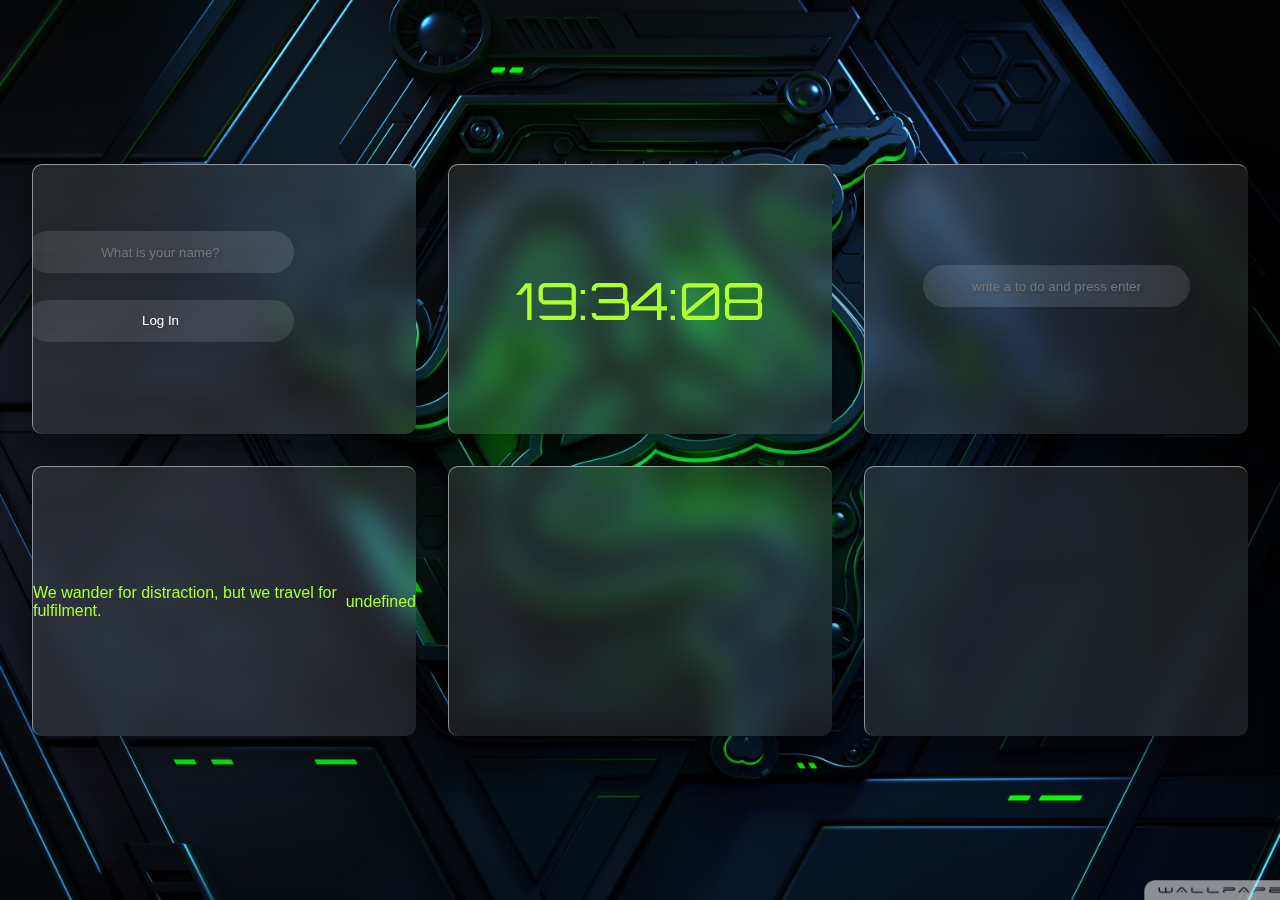
==== index.html @ e93e36a8 "0321" ====
<!DOCTYPE html>
<html lang="en">
<head>
    <meta charset="UTF-8">
    <meta http-equiv="X-UA-Compatible" content="IE=edge">
    <meta name="viewport" content="width=device-width, initial-scale=1.0">
    <link rel="stylesheet" href="css/style.css">
    <title>Momentum App</title>
</head>
<body>
<div id = "container">
<!--User-->    
    <div id = "login" class="card">  
        <form class="hidden" id = "login-form">
            <div class="left"><input class ="input" required maxlength = "15" type = "text" placeholder = "What is your name?"></div>
            <div class="right"><input class ="input" type ="submit" value = "Log In"></div>
        </form>
        <h1 id="greeting" class="hidden"></h1>
    </div>  
<!--Clock-->
    <div id ="clock-box" class="card">
        <h2 id ="clock">00:00:00</h2>
    </div>
<!--Todo-->
    <div id = "todo" class="card"> 
        <div clss = "left">
            <form id="todo-form">
                <input  class ="input" type="text" placeholder="write a to do and press enter" required>
            </form>
        </div>
            <ul id ="todo-list">       
        </ul>
    </div>  
<!--Quote-->
    <div id = "quote" class="card">
        <span> </span>        
        <span> </span>
    </div>
<!--Weather-->
    <div id ="weather" class="card"> 
        <span></span>
        <span></span>    
    </div>
<!--Ect-->
    <div class="card">
        

    </div>

   <script src="js/greetings.js"></script>
   <script src="js/clock.js"></script>
   <script src="js/quotes.js"></script>
   <script src="js/background.js"></script>
   <script src="js/todo.js"></script>
   <script src="js/weather.js"></script>
   <script src="js/vanilla-tilt.js"></script>
<!-- <script>
       VanillaTilt.init(document.querySelector(".card"), {
		max: 25,
		speed: 400,
        glare: true,
        "max-glare": 1,
       });
   </script>
-->
</div>

</body>
</html>
---- css/style.css ----
@import url('https://fonts.googleapis.com/css?family=Orbitron');
* {
    margin: 0;
    padding: 0;
    box-sizing: border-box;
    font-family: sans-serif;
    font-weight: 400;
}
body {
    display: flex;
    justify-content: center;
    align-items: center;
    width: 100%;
    min-height: 100vh;
    background-size : cover;
    background-position: center;
    background-repeat: no-repeat;
}
#container {
    position: relative;
    display: flex;
    justify-content: center;
    align-items: center;
    color:greenyellow;
    flex-wrap: wrap;
}
.card {
    position: relative;
    display:flex;
    background: rgba(255,255,255,0.1);
    box-shadow: 0 15px 35px rgba(0,0,0,0.5);
    backdrop-filter: blur(15px);
    border-top: 1px solid rgba(255,255,255,0.5);
    border-left: 1px solid rgba(255,255,255,0.5);
    border-radius: 10px;
    width:30vw;
    height:30vh;
    margin: 1em;
    justify-content: center;
    overflow: hidden;
    align-items: center;
}
.card .hidden {
    display:none;
}
.input {
    background: transparent;
    width: 20em;
    padding: 1em;
    margin-bottom: 2em;
    border: none;  
    border-radius: 100px;
    backdrop-filter: blur(15px);
    box-shadow: 4px 4px 60px rgba(0,0,0,0.2);
    color: #fff;
    transition: all 0.2s ease-in-out;
    text-shadow: 2px 2px 4px rgba(0,0,0,0.2);
    text-align: center;
}
ul {
    list-style:none;
}
.left{
    position:relative;
    display:flex;
    margin-right: 10vw;
}
button {
    background: transparent;
    width: 30px;
    padding: 1em;
    border: none;  
    border-radius:15px;
    color: #fff;
}
button:hover{
    background-color:white;
    transition: all 0.2s ease-in-out;
}
#clock {
    font-family: 'Orbitron', sans-serif;
    color: greenyellow;
    font-size:4vw;
    text-align: center;
  }

#login {
    position: relative;
    display:flex;
    align-items:center;
    justify-content: center;
}
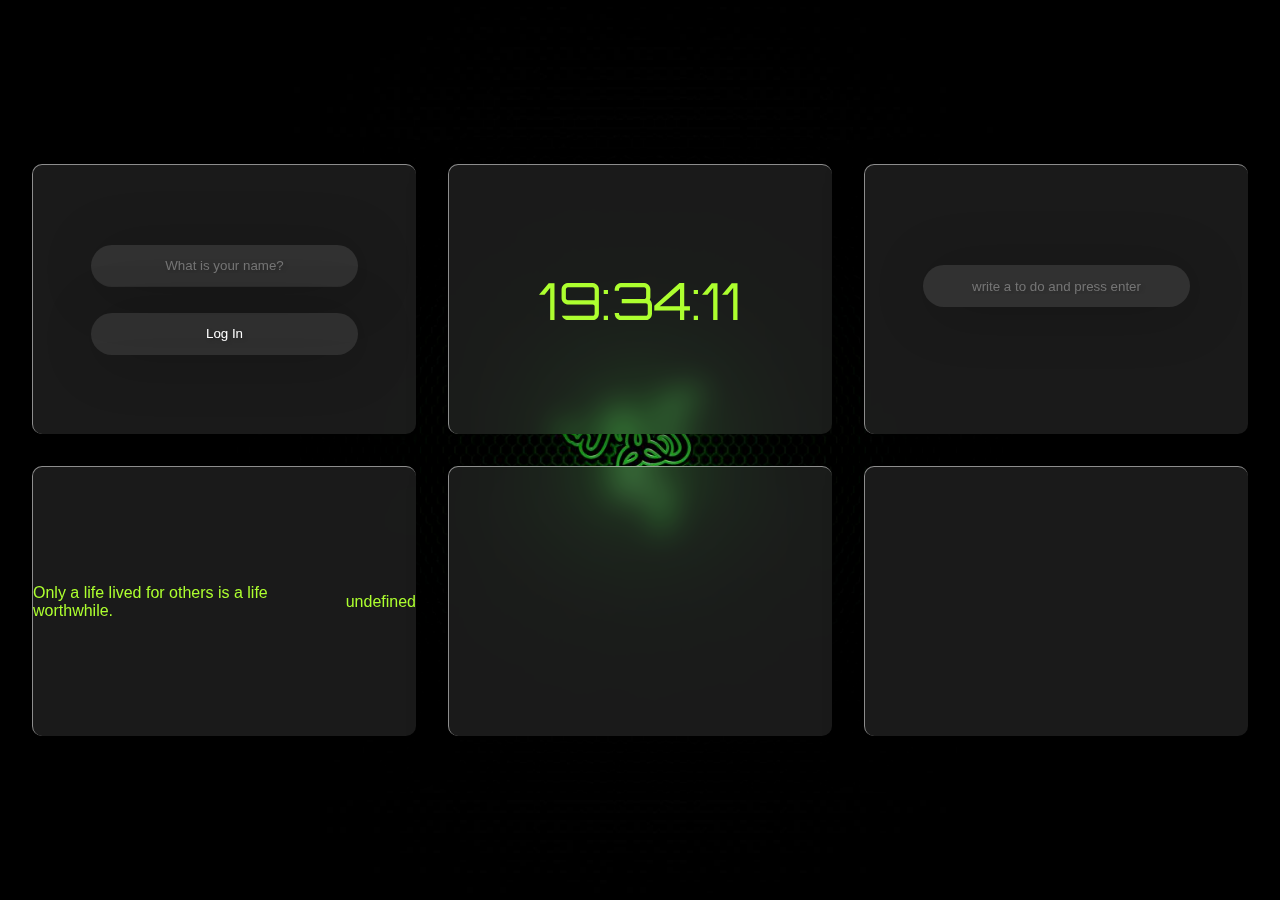
==== commit 6581f582: "0322" ====
--- a/index.html
+++ b/index.html
@@ -28,8 +28,10 @@
                 <input  class ="input" type="text" placeholder="write a to do and press enter" required>
             </form>
         </div>
+        <div class="right">    
             <ul id ="todo-list">       
         </ul>
+        </div>
     </div>  
 <!--Quote-->
     <div id = "quote" class="card">
--- a/css/style.css
+++ b/css/style.css
@@ -65,6 +65,10 @@
     display:flex;
     margin-right: 10vw;
 }
+.right{
+    position:relative;
+    display:flex;
+}
 button {
     background: transparent;
     width: 30px;
@@ -74,7 +78,6 @@
     color: #fff;
 }
 button:hover{
-    background-color:white;
     transition: all 0.2s ease-in-out;
 }
 #clock {
@@ -89,4 +92,10 @@
     display:flex;
     align-items:center;
     justify-content: center;
+}
+#login-form{
+    margin-left :10vw;
+    margin-top: 3vh;
+    align-items:center;
+    justify-content: center;
 }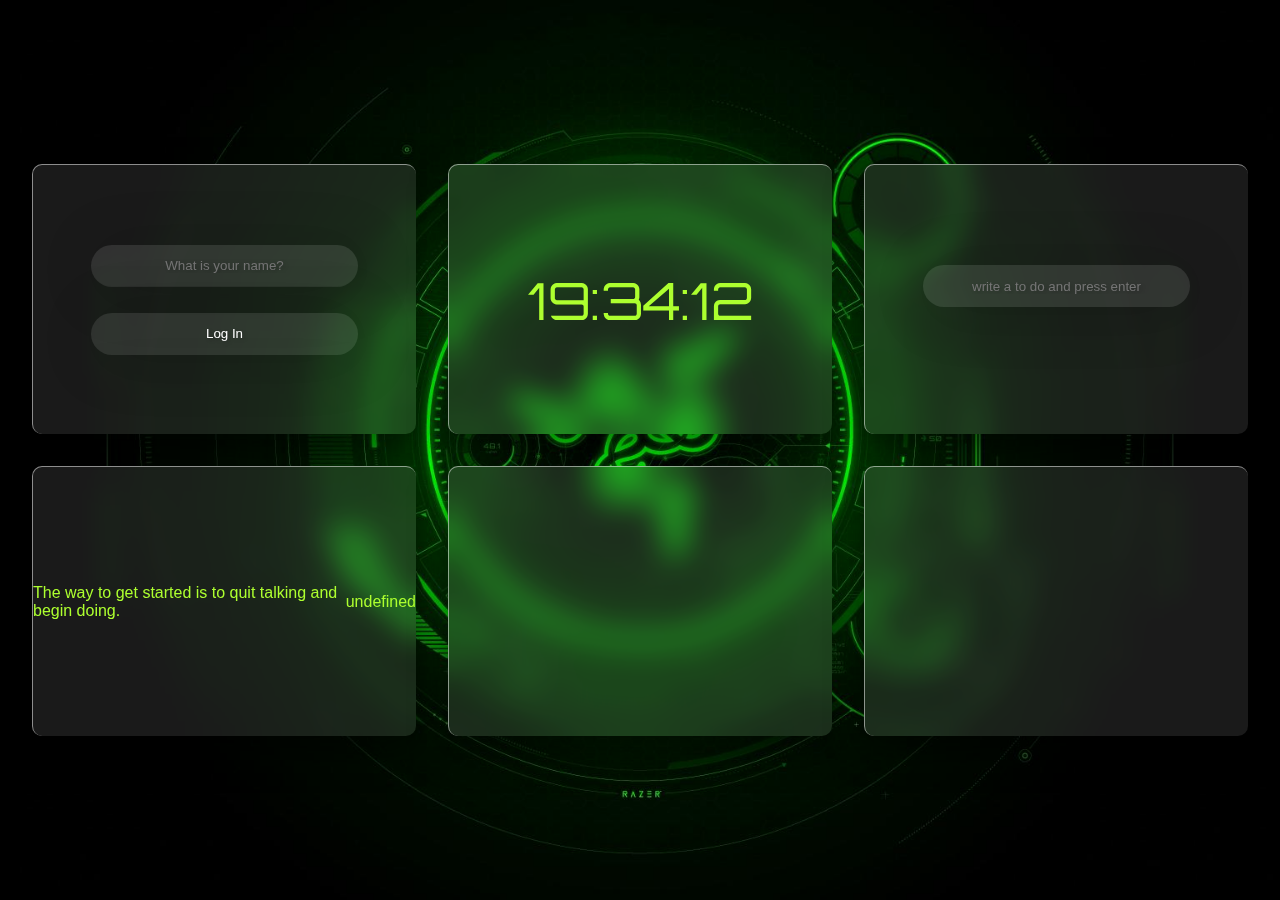
==== commit 845ccd33: "0323" ====
--- a/index.html
+++ b/index.html
@@ -23,14 +23,12 @@
     </div>
 <!--Todo-->
     <div id = "todo" class="card"> 
-        <div clss = "left">
             <form id="todo-form">
                 <input  class ="input" type="text" placeholder="write a to do and press enter" required>
-            </form>
-        </div>
-        <div class="right">    
+            </form>  
+        <div class="list">
             <ul id ="todo-list">       
-        </ul>
+            </ul>
         </div>
     </div>  
 <!--Quote-->
--- a/css/style.css
+++ b/css/style.css
@@ -98,4 +98,8 @@
     margin-top: 3vh;
     align-items:center;
     justify-content: center;
+}
+.list{
+    position:relative;
+    align-items: stretch;
 }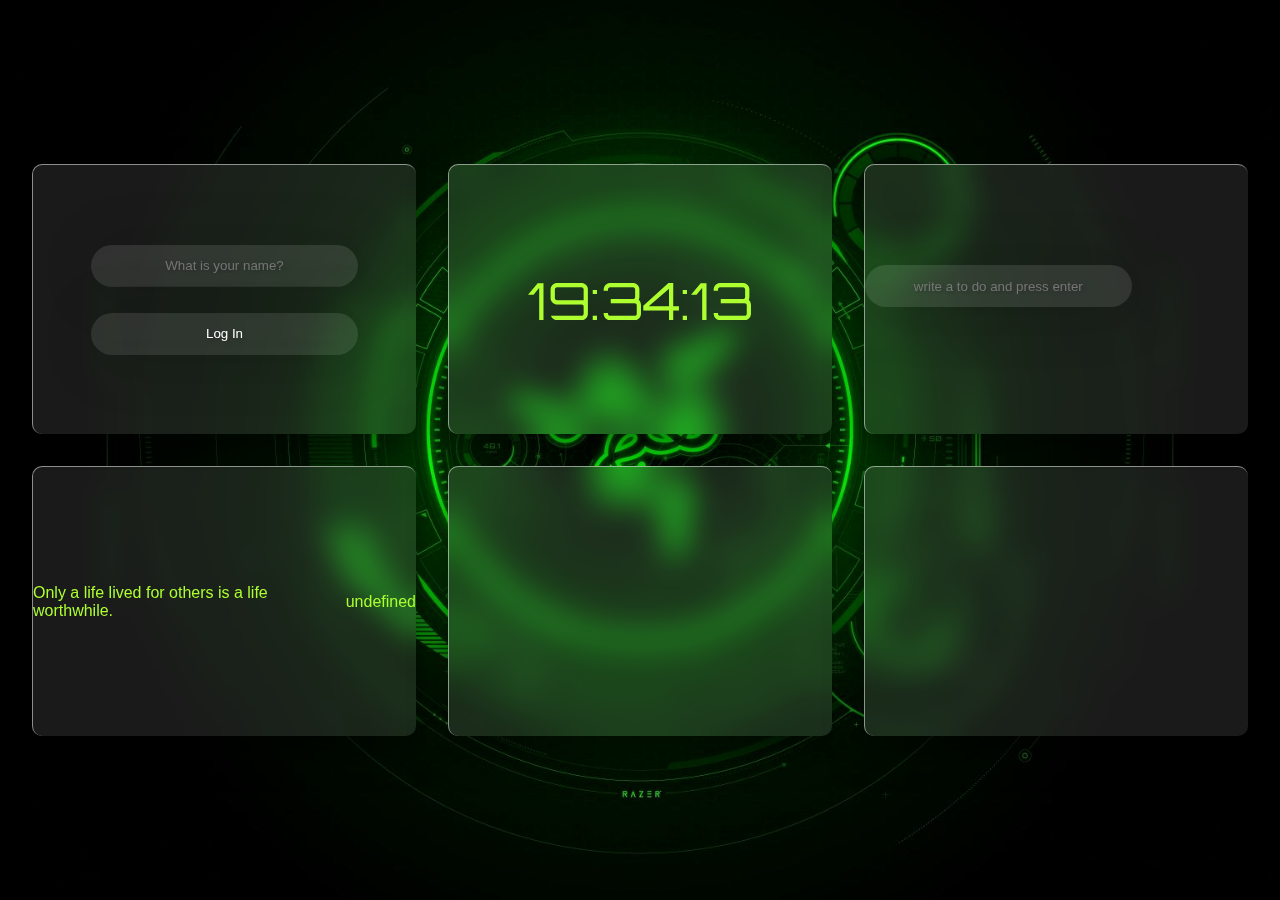
==== commit 98497206: "0324" ====
--- a/index.html
+++ b/index.html
@@ -23,10 +23,12 @@
     </div>
 <!--Todo-->
     <div id = "todo" class="card"> 
+        <div class="list1">    
             <form id="todo-form">
                 <input  class ="input" type="text" placeholder="write a to do and press enter" required>
             </form>  
-        <div class="list">
+        </div>
+        <div class="list2">
             <ul id ="todo-list">       
             </ul>
         </div>
--- a/css/style.css
+++ b/css/style.css
@@ -99,7 +99,16 @@
     align-items:center;
     justify-content: center;
 }
-.list{
+.list1{
     position:relative;
+    display:flex;
+    width:100%;
+}
+#todo-form{
+    width:100%;
+}
+
+.list2{
+    display:block;
     align-items: stretch;
 }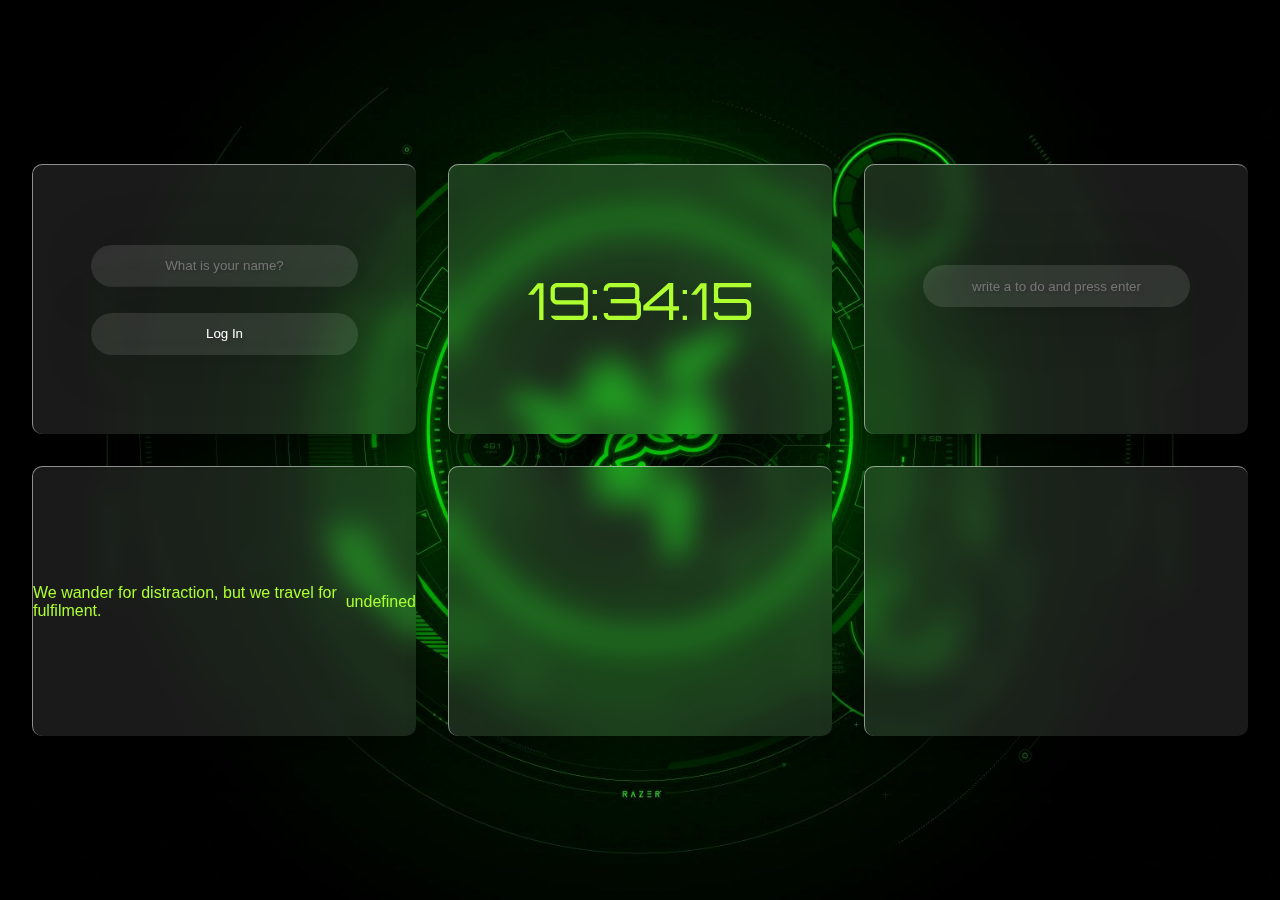
==== commit 4b649965: "0328" ====
--- a/index.html
+++ b/index.html
@@ -28,10 +28,6 @@
                 <input  class ="input" type="text" placeholder="write a to do and press enter" required>
             </form>  
         </div>
-        <div class="list2">
-            <ul id ="todo-list">       
-            </ul>
-        </div>
     </div>  
 <!--Quote-->
     <div id = "quote" class="card">
@@ -45,7 +41,10 @@
     </div>
 <!--Ect-->
     <div class="card">
-        
+        <div class="list2">
+            <ul id ="todo-list">       
+            </ul>
+        </div>
 
     </div>
 
--- a/css/style.css
+++ b/css/style.css
@@ -101,14 +101,10 @@
 }
 .list1{
     position:relative;
-    display:flex;
-    width:100%;
-}
-#todo-form{
-    width:100%;
+    display:block;
 }
 
 .list2{
     display:block;
-    align-items: stretch;
+    justify-content: stretch;
 }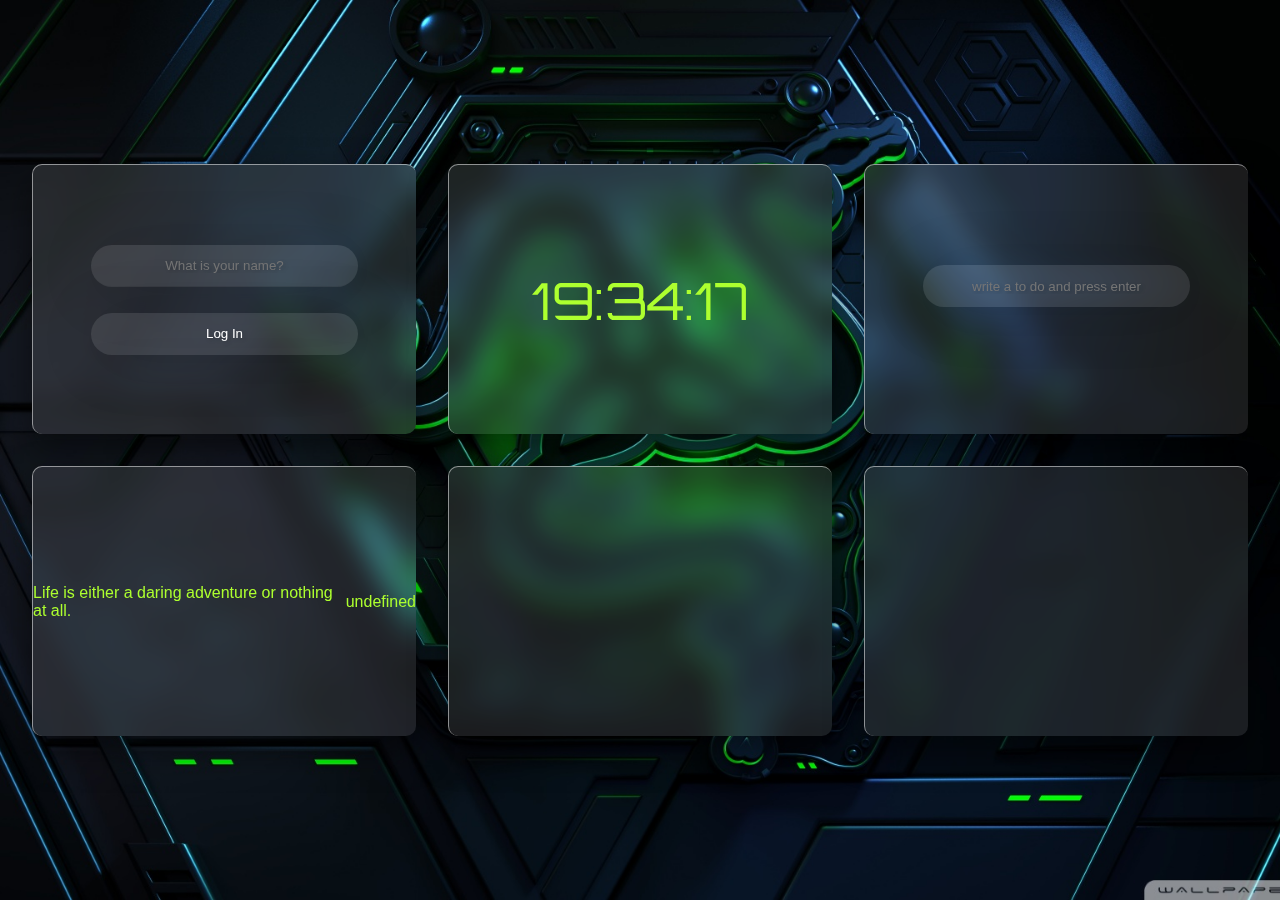
==== commit 7ca8c9b1: "0331" ====
--- a/index.html
+++ b/index.html
@@ -55,7 +55,7 @@
    <script src="js/todo.js"></script>
    <script src="js/weather.js"></script>
    <script src="js/vanilla-tilt.js"></script>
-<!-- <script>
+ <script>
        VanillaTilt.init(document.querySelector(".card"), {
 		max: 25,
 		speed: 400,
@@ -63,7 +63,7 @@
         "max-glare": 1,
        });
    </script>
--->
+
 </div>
 
 </body>
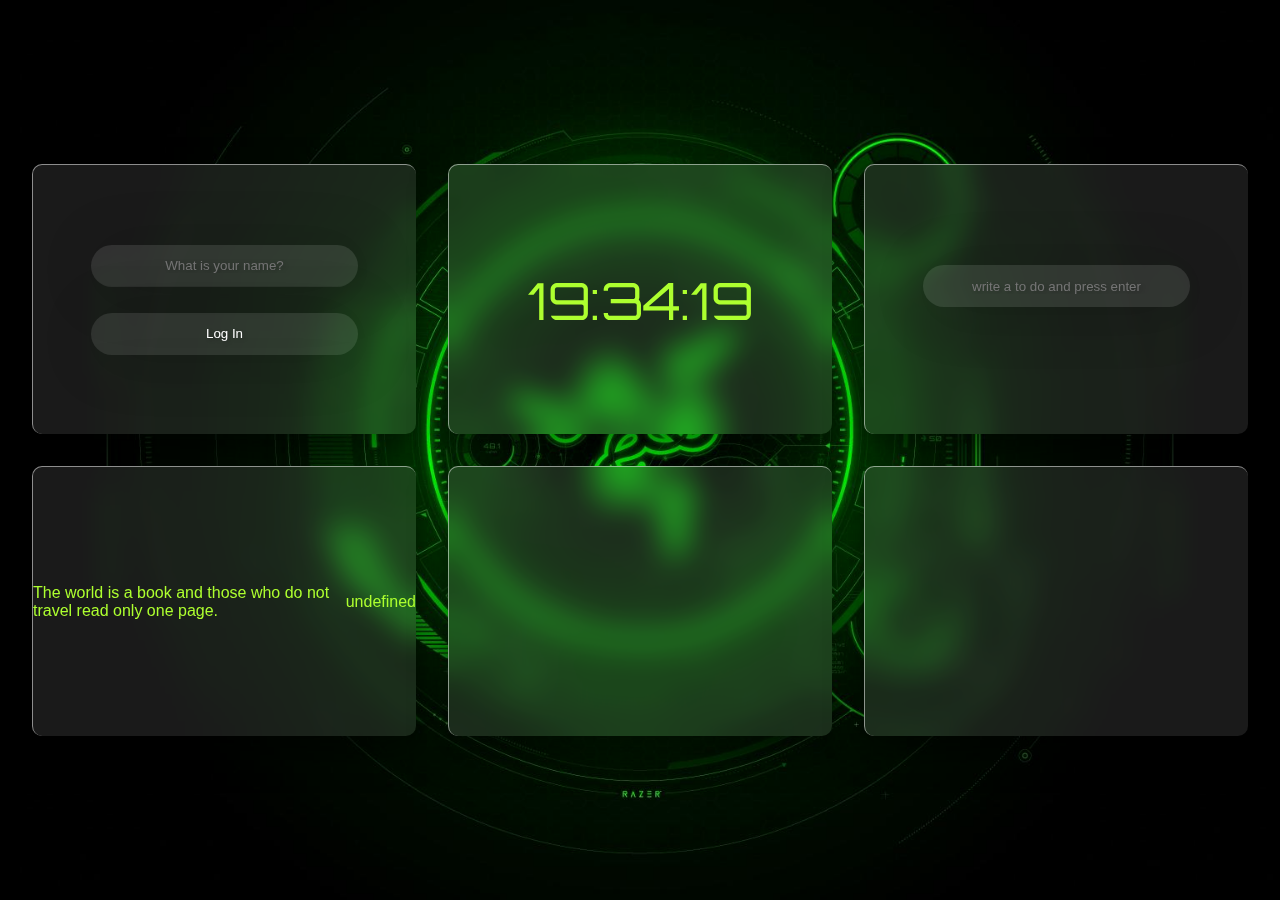
==== commit 2ba0b528: "0411" ====
--- a/index.html
+++ b/index.html
@@ -55,14 +55,6 @@
    <script src="js/todo.js"></script>
    <script src="js/weather.js"></script>
    <script src="js/vanilla-tilt.js"></script>
- <script>
-       VanillaTilt.init(document.querySelector(".card"), {
-		max: 25,
-		speed: 400,
-        glare: true,
-        "max-glare": 1,
-       });
-   </script>
 
 </div>
 
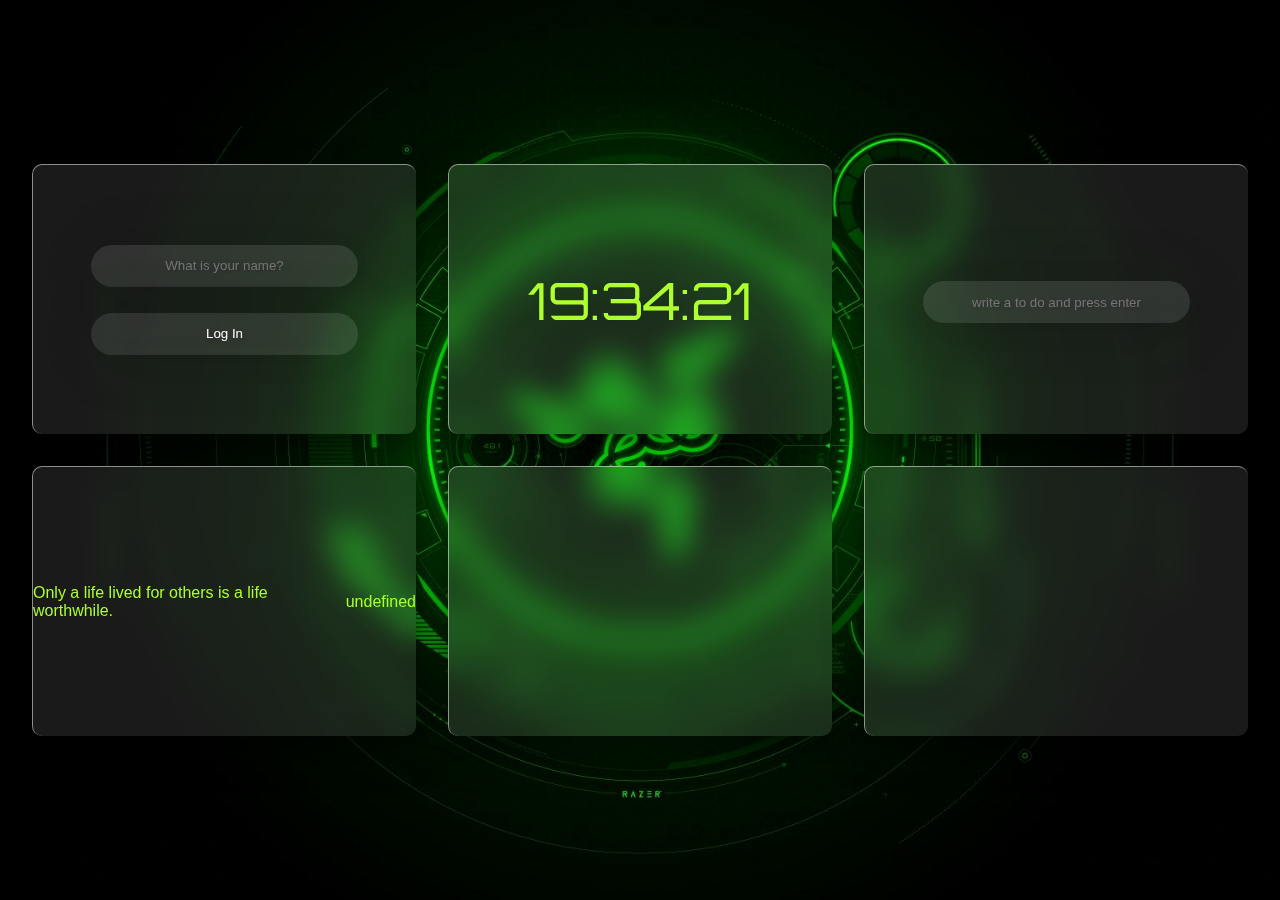
==== commit eb1ece3a: "0412" ====
--- a/index.html
+++ b/index.html
@@ -54,7 +54,6 @@
    <script src="js/background.js"></script>
    <script src="js/todo.js"></script>
    <script src="js/weather.js"></script>
-   <script src="js/vanilla-tilt.js"></script>
 
 </div>
 
--- a/css/style.css
+++ b/css/style.css
@@ -99,12 +99,20 @@
     align-items:center;
     justify-content: center;
 }
-.list1{
-    position:relative;
-    display:block;
+#todo-list{
+    display: inline-block;
+    position: absolute;
+
 }
-
+#todo-form{
+    display: block;
+    align-items: center;
+    margin-top: 2em;
+}
 .list2{
-    display:block;
-    justify-content: stretch;
+    width:30vw;
+    height:28vh;
+    padding:2em;
+    overflow-x:auto;
+    overflow-y:visible;
 }